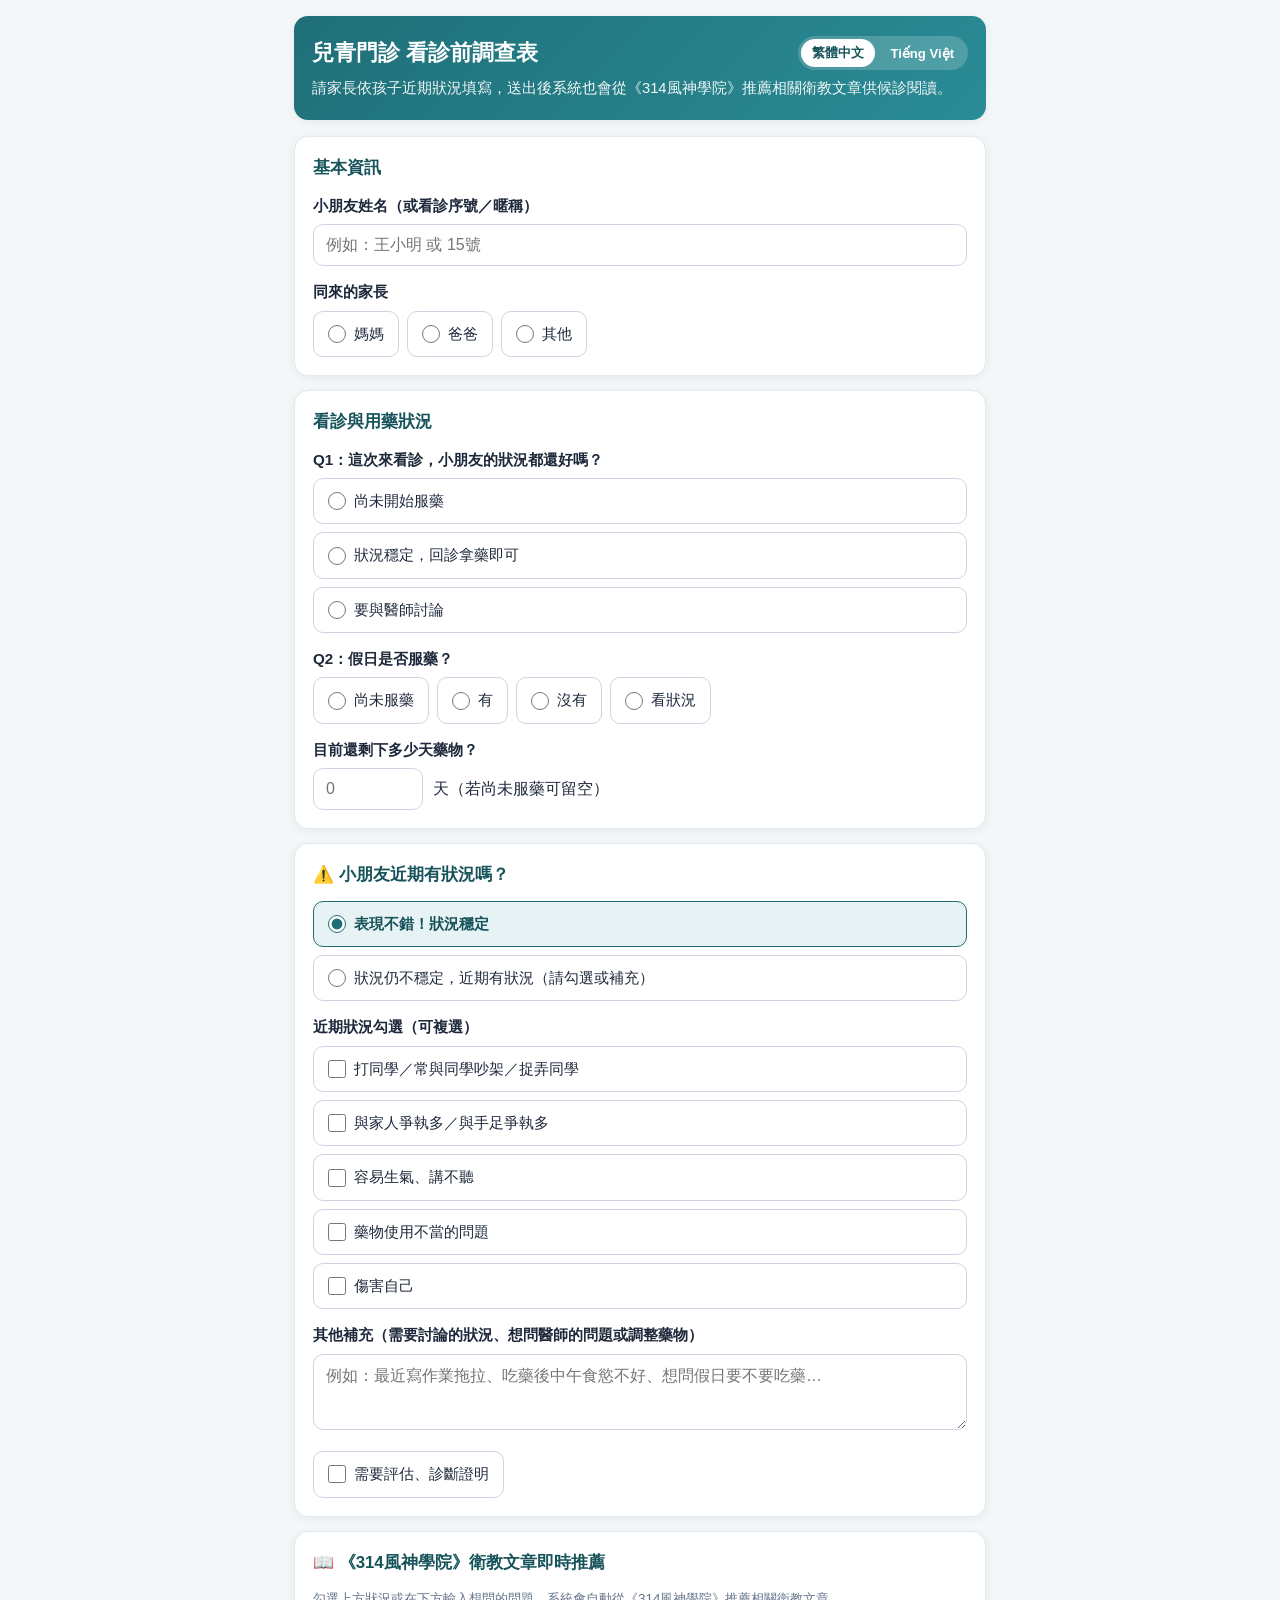
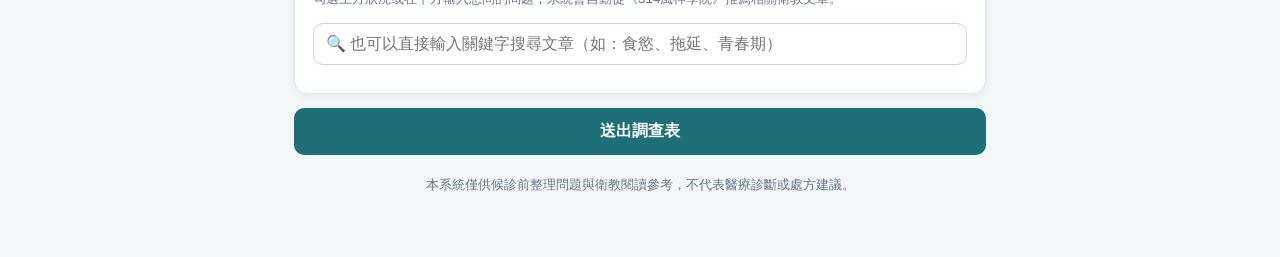
==== index.html @ cf196c7a "feat: add live loading timer, auto-scroll to guide, and instant mark-done on doctor dashboard" ====
<!DOCTYPE html>
<html lang="zh-Hant">
<head>
  <meta charset="UTF-8" />
  <meta name="viewport" content="width=device-width, initial-scale=1.0" />
  <title>兒青門診 看診前調查表｜314風神學院</title>
  <link rel="stylesheet" href="./assets/style.css?v=9" />
</head>
<body>
  <div class="container">
    <header class="header">
      <div class="header-top">
        <h1 data-i18n="headerTitle">兒青門診 看診前調查表</h1>
        <div class="lang-switch" role="group" aria-label="Language">
          <button type="button" class="lang-btn active" data-lang="zh">繁體中文</button>
          <button type="button" class="lang-btn" data-lang="vi">Tiếng Việt</button>
        </div>
      </div>
      <p data-i18n="headerDesc">請家長依孩子近期狀況填寫，送出後系統也會從《314風神學院》推薦相關衛教文章供候診閱讀。</p>
    </header>

    <!-- 非門診時間提示畫面 -->
    <main id="closed-view" class="hidden">
      <section class="card">
        <h2 class="card-title" data-i18n="closedTitle">🕒 目前為非門診時段</h2>
        <div class="alert alert-warning" style="margin-top:0;" data-i18n-html="closedBanner">
          目前門診調查表暫停填寫，請於<strong>看診當日</strong>再掃描 QR code 登記。
        </div>
        <p class="hint" style="margin-top:12px;" data-i18n="closedHint">
          若您想先閱讀衛教資料，仍可於下方直接搜尋《314風神學院》文章：
        </p>
        <input type="text" id="closed-search-input" data-i18n-ph="closedSearchPh" placeholder="🔍 輸入關鍵字搜尋文章（如：食慾、拖延、生氣）" />
        <div id="closed-articles" class="article-list"></div>
      </section>
    </main>

    <!-- 表單填寫畫面 -->
    <main id="form-view">
      <form id="intake-form">
        <!-- 基本資料 -->
        <section class="card">
          <h2 class="card-title" data-i18n="secBasic">基本資訊</h2>
          <div class="field-group">
            <label class="field-label" for="child-name" data-i18n="lblChildName">小朋友姓名（或看診序號／暱稱）</label>
            <input type="text" id="child-name" name="childName" data-i18n-ph="phChildName" placeholder="例如：王小明 或 15號" required />
          </div>

          <div class="field-group">
            <label class="field-label" data-i18n="lblParent">同來的家長</label>
            <div class="option-grid">
              <label class="option-pill"><input type="radio" name="parent" value="媽媽" required /> <span data-i18n="optMom">媽媽</span></label>
              <label class="option-pill"><input type="radio" name="parent" value="爸爸" /> <span data-i18n="optDad">爸爸</span></label>
              <label class="option-pill"><input type="radio" name="parent" value="其他" /> <span data-i18n="optOther">其他</span></label>
            </div>
            <input type="text" id="parent-other" class="hidden" style="margin-top: 8px;" data-i18n-ph="phParentOther" placeholder="請填寫稱謂（例如：阿嬤、姑姑）" />
          </div>
        </section>

        <!-- Q1 & Q2 -->
        <section class="card">
          <h2 class="card-title" data-i18n="secMed">看診與用藥狀況</h2>

          <div class="field-group">
            <label class="field-label" data-i18n="lblQ1">Q1：這次來看診，小朋友的狀況都還好嗎？</label>
            <div class="check-list">
              <label class="option-pill"><input type="radio" name="q1" value="尚未開始服藥" required /> <span data-i18n="optQ1NotStarted">尚未開始服藥</span></label>
              <label class="option-pill"><input type="radio" name="q1" value="狀況穩定，回診拿藥即可" /> <span data-i18n="optQ1Stable">狀況穩定，回診拿藥即可</span></label>
              <label class="option-pill"><input type="radio" name="q1" value="要與醫師討論" /> <span data-i18n="optQ1Discuss">要與醫師討論</span></label>
            </div>
          </div>

          <div class="field-group">
            <label class="field-label" data-i18n="lblQ2">Q2：假日是否服藥？</label>
            <div class="option-grid">
              <label class="option-pill"><input type="radio" name="q2" value="尚未服藥" required /> <span data-i18n="optQ2NotStarted">尚未服藥</span></label>
              <label class="option-pill"><input type="radio" name="q2" value="有" /> <span data-i18n="optQ2Yes">有</span></label>
              <label class="option-pill"><input type="radio" name="q2" value="沒有" /> <span data-i18n="optQ2No">沒有</span></label>
              <label class="option-pill"><input type="radio" name="q2" value="看狀況" /> <span data-i18n="optQ2Cond">看狀況</span></label>
            </div>
          </div>

          <div class="field-group">
            <label class="field-label" for="med-days" data-i18n="lblMedDays">目前還剩下多少天藥物？</label>
            <div class="inline-row">
              <input type="number" id="med-days" name="medDays" min="0" max="180" placeholder="0" />
              <span data-i18n="unitMedDays">天（若尚未服藥可留空）</span>
            </div>
          </div>
        </section>

        <!-- 近期狀況 -->
        <section class="card">
          <h2 class="card-title" data-i18n="secRecent">⚠️ 小朋友近期有狀況嗎？</h2>

          <div class="field-group">
            <div class="check-list">
              <label class="option-pill selected">
                <input type="radio" id="recent-stable" name="recentStatus" value="表現不錯！狀況穩定" checked />
                <span data-i18n="optRecentStable">表現不錯！狀況穩定</span>
              </label>
              <label class="option-pill">
                <input type="radio" id="recent-unstable" name="recentStatus" value="狀況仍不穩定" />
                <span data-i18n="optRecentUnstable">狀況仍不穩定，近期有狀況（請勾選或補充）</span>
              </label>
            </div>
          </div>

          <div class="field-group">
            <label class="field-label" data-i18n="lblIssues">近期狀況勾選（可複選）</label>
            <div class="check-list">
              <label class="option-pill"><input type="checkbox" name="issues" value="打同學／常與同學吵架／捉弄同學" /> <span data-i18n="optIssuePeer">打同學／常與同學吵架／捉弄同學</span></label>
              <label class="option-pill"><input type="checkbox" name="issues" value="與家人爭執多／與手足爭執多" /> <span data-i18n="optIssueFamily">與家人爭執多／與手足爭執多</span></label>
              <label class="option-pill"><input type="checkbox" name="issues" value="容易生氣、講不聽" /> <span data-i18n="optIssueAngry">容易生氣、講不聽</span></label>
              <label class="option-pill"><input type="checkbox" name="issues" value="藥物使用不當的問題" /> <span data-i18n="optIssueMed">藥物使用不當的問題</span></label>
              <label class="option-pill danger-option"><input type="checkbox" id="issue-self-harm" name="issues" value="傷害自己" /> <span data-i18n="optIssueSelfHarm">傷害自己</span></label>
            </div>

            <div id="self-harm-alert" class="alert alert-danger hidden" data-i18n-html="selfHarmAlert">
              <strong>⚠️ 緊急關懷提醒：</strong><br />
              若孩子近期有自傷行為或強烈情緒危機，請<strong>立即告知診間護理人員或醫師</strong>優先處理。<br />
              衛福部 24 小時安心專線：<strong>1925</strong>（依舊愛我）。
            </div>
          </div>

          <div class="field-group">
            <label class="field-label" for="other-detail" data-i18n="lblOtherDetail">其他補充（需要討論的狀況、想問醫師的問題或調整藥物）</label>
            <textarea id="other-detail" name="otherDetail" data-i18n-ph="phOtherDetail" placeholder="例如：最近寫作業拖拉、吃藥後中午食慾不好、想問假日要不要吃藥…"></textarea>
          </div>

          <div class="field-group">
            <label class="option-pill">
              <input type="checkbox" id="need-cert" name="needCert" />
              <span data-i18n="optNeedCert">需要評估、診斷證明</span>
            </label>
            <input type="text" id="cert-detail" class="hidden" style="margin-top: 8px;" data-i18n-ph="phCertDetail" placeholder="請註明需要什麼評估或診斷證明需求" />
          </div>
        </section>

        <!-- 即時衛教文章推薦 -->
        <section class="card">
          <h2 class="card-title" data-i18n="secArticles">📖 《314風神學院》衛教文章即時推薦</h2>
          <p id="live-articles-hint" class="hint" style="margin-top: 0;">
            勾選上方狀況或在下方輸入想問的問題，系統會自動從《314風神學院》推薦相關衛教文章。
          </p>
          <input type="text" id="live-search-input" data-i18n-ph="phLiveSearch" placeholder="🔍 也可以直接輸入關鍵字搜尋文章（如：食慾、拖延、青春期）" />
          <div id="live-articles" class="article-list"></div>
        </section>

        <button type="submit" class="btn btn-primary" data-i18n="btnSubmit">送出調查表</button>
      </form>
    </main>

    <!-- 送出後畫面 -->
    <main id="result-view" class="hidden">
      <div id="submit-status" class="alert alert-info"></div>

      <section class="card">
        <h2 class="card-title" data-i18n="secSummary">📋 看診重點小卡</h2>
        <div id="summary-card"></div>
        <div style="margin-top: 14px;">
          <button type="button" id="edit-btn" class="btn btn-secondary btn-sm" data-i18n="btnEdit">← 修改填寫內容</button>
        </div>
      </section>

      <section id="result-guide-section" class="card">
        <h2 class="card-title" data-i18n="secResultGuide">📖 衛教重點導讀與文章推薦</h2>
        <div id="ai-guide-box" class="alert alert-info hidden" style="margin-top:0;margin-bottom:12px;line-height:1.75;white-space:pre-line;"></div>
        <p id="result-articles-hint" class="hint" style="margin-top: 0;">來自醫師部落格《314風神學院》：</p>
        <div id="result-articles" class="article-list"></div>
      </section>

      <section id="chat-section" class="card">
        <h2 class="card-title" data-i18n="secChat">💬 補充說明或延伸提問</h2>
        <p class="hint" style="margin-top:0;" data-i18n="chatHint">
          想補充更多細節給醫師，或對剛才的文章有疑問嗎？歡迎在下方直接對話（系統會一併轉交給醫師）。
        </p>
        <div id="chat-messages" class="chat-messages"></div>
        <div class="chat-input-row">
          <input type="text" id="chat-input" data-i18n-ph="phChatInput" placeholder="輸入想補充的狀況，或想多問的問題…" />
          <button type="button" id="chat-send-btn" class="btn btn-primary" style="width:auto;padding:10px 18px;" data-i18n="btnChatSend">送出</button>
        </div>
      </section>
    </main>

    <p class="footer-note" data-i18n="footerNote">
      本系統僅供候診前整理問題與衛教閱讀參考，不代表醫療診斷或處方建議。
    </p>
  </div>

  <script src="./assets/config.js?v=10"></script>
  <script src="./assets/i18n.js?v=10"></script>
  <script src="./assets/search.js?v=10"></script>
  <script src="./assets/app.js?v=10"></script>
</body>
</html>
---- assets/style.css ----
:root {
  --bg: #f4f7f8;
  --card: #ffffff;
  --primary: #1f6f78;
  --primary-dark: #16535a;
  --primary-light: #e6f2f3;
  --accent: #d97706;
  --accent-light: #fef3c7;
  --danger: #b91c1c;
  --danger-bg: #fef2f2;
  --danger-border: #fca5a5;
  --success: #15803d;
  --success-bg: #f0fdf4;
  --text: #1e293b;
  --muted: #64748b;
  --border: #cbd5e1;
  --radius: 14px;
  --shadow: 0 2px 10px rgba(15, 23, 42, 0.06);
}

* {
  box-sizing: border-box;
}

body {
  margin: 0;
  font-family: -apple-system, BlinkMacSystemFont, "Noto Sans TC", "PingFang TC",
    "Microsoft JhengHei", sans-serif;
  background: var(--bg);
  color: var(--text);
  line-height: 1.6;
  -webkit-font-smoothing: antialiased;
}

.container {
  max-width: 720px;
  margin: 0 auto;
  padding: 16px 14px 48px;
}

.container.wide {
  max-width: 1024px;
}

.header {
  background: linear-gradient(135deg, var(--primary) 0%, #2a8c96 100%);
  color: #fff;
  padding: 20px 18px;
  border-radius: var(--radius);
  margin-bottom: 16px;
  box-shadow: var(--shadow);
}

.header h1 {
  margin: 0 0 6px;
  font-size: 1.35rem;
  font-weight: 700;
}

.header p {
  margin: 0;
  font-size: 0.92rem;
  opacity: 0.94;
}

.header-top {
  display: flex;
  justify-content: space-between;
  align-items: flex-start;
  gap: 12px;
  flex-wrap: wrap;
}

.lang-switch {
  display: inline-flex;
  background: rgba(255, 255, 255, 0.18);
  padding: 3px;
  border-radius: 999px;
  gap: 4px;
}

.lang-btn {
  border: none;
  background: transparent;
  color: #fff;
  padding: 5px 11px;
  border-radius: 999px;
  font-size: 0.82rem;
  font-weight: 600;
  cursor: pointer;
  font-family: inherit;
  transition: background 0.15s, color 0.15s;
}

.lang-btn.active {
  background: #fff;
  color: var(--primary-dark);
}

.card {
  background: var(--card);
  border-radius: var(--radius);
  padding: 18px;
  margin-bottom: 14px;
  box-shadow: var(--shadow);
  border: 1px solid #e2e8f0;
}

.card-title {
  margin: 0 0 12px;
  font-size: 1.05rem;
  font-weight: 700;
  color: var(--primary-dark);
  display: flex;
  align-items: center;
  gap: 8px;
}

.field-group {
  margin-bottom: 14px;
}

.field-group:last-child {
  margin-bottom: 0;
}

label.field-label {
  display: block;
  font-weight: 600;
  margin-bottom: 6px;
  font-size: 0.95rem;
}

.hint {
  font-size: 0.84rem;
  color: var(--muted);
  margin-top: 4px;
}

input[type="text"],
input[type="number"],
input[type="password"],
textarea,
select {
  width: 100%;
  padding: 11px 12px;
  border: 1.5px solid var(--border);
  border-radius: 10px;
  font-size: 16px;
  font-family: inherit;
  color: var(--text);
  background: #fff;
  transition: border-color 0.15s;
}

input:focus,
textarea:focus,
select:focus {
  outline: none;
  border-color: var(--primary);
}

textarea {
  resize: vertical;
  min-height: 76px;
}

.option-grid {
  display: flex;
  flex-wrap: wrap;
  gap: 8px;
}

.option-pill {
  position: relative;
  display: inline-flex;
  align-items: center;
  gap: 8px;
  padding: 10px 14px;
  border: 1.5px solid var(--border);
  border-radius: 10px;
  background: #fff;
  cursor: pointer;
  font-size: 0.95rem;
  user-select: none;
  transition: all 0.15s;
}

.option-pill input {
  width: 18px;
  height: 18px;
  margin: 0;
  accent-color: var(--primary);
}

.option-pill.selected {
  border-color: var(--primary);
  background: var(--primary-light);
  font-weight: 600;
  color: var(--primary-dark);
}

.option-pill.danger-option.selected {
  border-color: var(--danger);
  background: var(--danger-bg);
  color: var(--danger);
}

.check-list {
  display: flex;
  flex-direction: column;
  gap: 8px;
}

.check-list .option-pill {
  width: 100%;
}

.inline-row {
  display: flex;
  align-items: center;
  gap: 10px;
  flex-wrap: wrap;
}

.inline-row input[type="number"] {
  width: 110px;
}

.alert {
  border-radius: 12px;
  padding: 14px 16px;
  margin-top: 12px;
  font-size: 0.94rem;
}

.alert-danger {
  background: var(--danger-bg);
  border: 1.5px solid var(--danger-border);
  color: var(--danger);
}

.alert-info {
  background: var(--primary-light);
  border: 1px solid #b6dce0;
  color: var(--primary-dark);
}

.alert-warning {
  background: var(--accent-light);
  border: 1px solid #fcd34d;
  color: #92400e;
}

.btn {
  display: inline-flex;
  align-items: center;
  justify-content: center;
  gap: 8px;
  padding: 13px 20px;
  border-radius: 10px;
  border: none;
  font-size: 1rem;
  font-weight: 700;
  font-family: inherit;
  cursor: pointer;
  transition: background 0.15s, transform 0.05s;
}

.btn:active {
  transform: scale(0.99);
}

.btn-primary {
  background: var(--primary);
  color: #fff;
  width: 100%;
}

.btn-primary:hover {
  background: var(--primary-dark);
}

.btn-secondary {
  background: #e2e8f0;
  color: var(--text);
}

.btn-sm {
  padding: 7px 12px;
  font-size: 0.88rem;
}

.article-list {
  display: flex;
  flex-direction: column;
  gap: 10px;
  margin-top: 10px;
}

.article-card {
  display: block;
  text-decoration: none;
  color: inherit;
  border: 1px solid #e2e8f0;
  border-left: 4px solid var(--primary);
  border-radius: 10px;
  padding: 12px 14px;
  background: #fafafa;
  transition: background 0.15s, border-color 0.15s;
}

.article-card:hover {
  background: var(--primary-light);
}

.article-title {
  font-weight: 700;
  color: var(--primary-dark);
  font-size: 0.98rem;
  margin-bottom: 4px;
}

.article-summary {
  font-size: 0.86rem;
  color: #475569;
  margin-bottom: 6px;
}

.tag-row {
  display: flex;
  flex-wrap: wrap;
  gap: 6px;
}

.tag {
  font-size: 0.76rem;
  padding: 2px 8px;
  border-radius: 999px;
  background: #e2e8f0;
  color: #334155;
}

.badge {
  display: inline-block;
  font-size: 0.78rem;
  font-weight: 700;
  padding: 3px 9px;
  border-radius: 999px;
}

.badge-stable {
  background: var(--success-bg);
  color: var(--success);
}

.badge-discuss {
  background: var(--accent-light);
  color: #92400e;
}

.badge-danger {
  background: var(--danger-bg);
  color: var(--danger);
}

.summary-grid {
  display: grid;
  grid-template-columns: 1fr;
  gap: 8px;
  font-size: 0.95rem;
}

.summary-row {
  padding: 8px 10px;
  background: #f8fafc;
  border-radius: 8px;
  border: 1px solid #e2e8f0;
}

.summary-label {
  font-size: 0.82rem;
  color: var(--muted);
  display: block;
}

.hidden {
  display: none !important;
}

.footer-note {
  text-align: center;
  font-size: 0.8rem;
  color: var(--muted);
  margin-top: 20px;
}

/* Doctor Dashboard */
.toolbar {
  display: flex;
  justify-content: space-between;
  align-items: center;
  flex-wrap: wrap;
  gap: 10px;
  margin-bottom: 14px;
}

.patient-card {
  background: #fff;
  border-radius: var(--radius);
  padding: 16px;
  margin-bottom: 12px;
  border: 1.5px solid #e2e8f0;
  box-shadow: var(--shadow);
}

.patient-card.is-danger {
  border-color: var(--danger);
  background: #fffafa;
}

.patient-card.is-done {
  opacity: 0.65;
}

.patient-head {
  display: flex;
  justify-content: space-between;
  align-items: flex-start;
  gap: 10px;
  margin-bottom: 8px;
}

.patient-name {
  font-size: 1.15rem;
  font-weight: 700;
}

/* Follow-up Chat */
.chat-messages {
  display: flex;
  flex-direction: column;
  gap: 10px;
  max-height: 340px;
  overflow-y: auto;
  padding: 6px 2px;
  margin-bottom: 12px;
}

.chat-bubble {
  max-width: 88%;
  padding: 10px 14px;
  border-radius: 12px;
  font-size: 0.94rem;
  line-height: 1.6;
  white-space: pre-line;
}

.chat-bubble.bot {
  align-self: flex-start;
  background: var(--primary-light);
  color: var(--primary-dark);
  border-bottom-left-radius: 4px;
}

.chat-bubble.user {
  align-self: flex-end;
  background: var(--primary);
  color: #fff;
  border-bottom-right-radius: 4px;
}

.chat-input-row {
  display: flex;
  gap: 8px;
}

.chat-input-row input {
  flex: 1;
}

.chat-article-link {
  display: block;
  padding: 8px 10px;
  border-radius: 8px;
  background: #fff;
  border: 1px solid #b6dce0;
  color: var(--primary-dark);
  font-weight: 600;
  font-size: 0.88rem;
  text-decoration: none;
}

.chat-article-link:hover {
  background: #f0f9fa;
  text-decoration: underline;
}
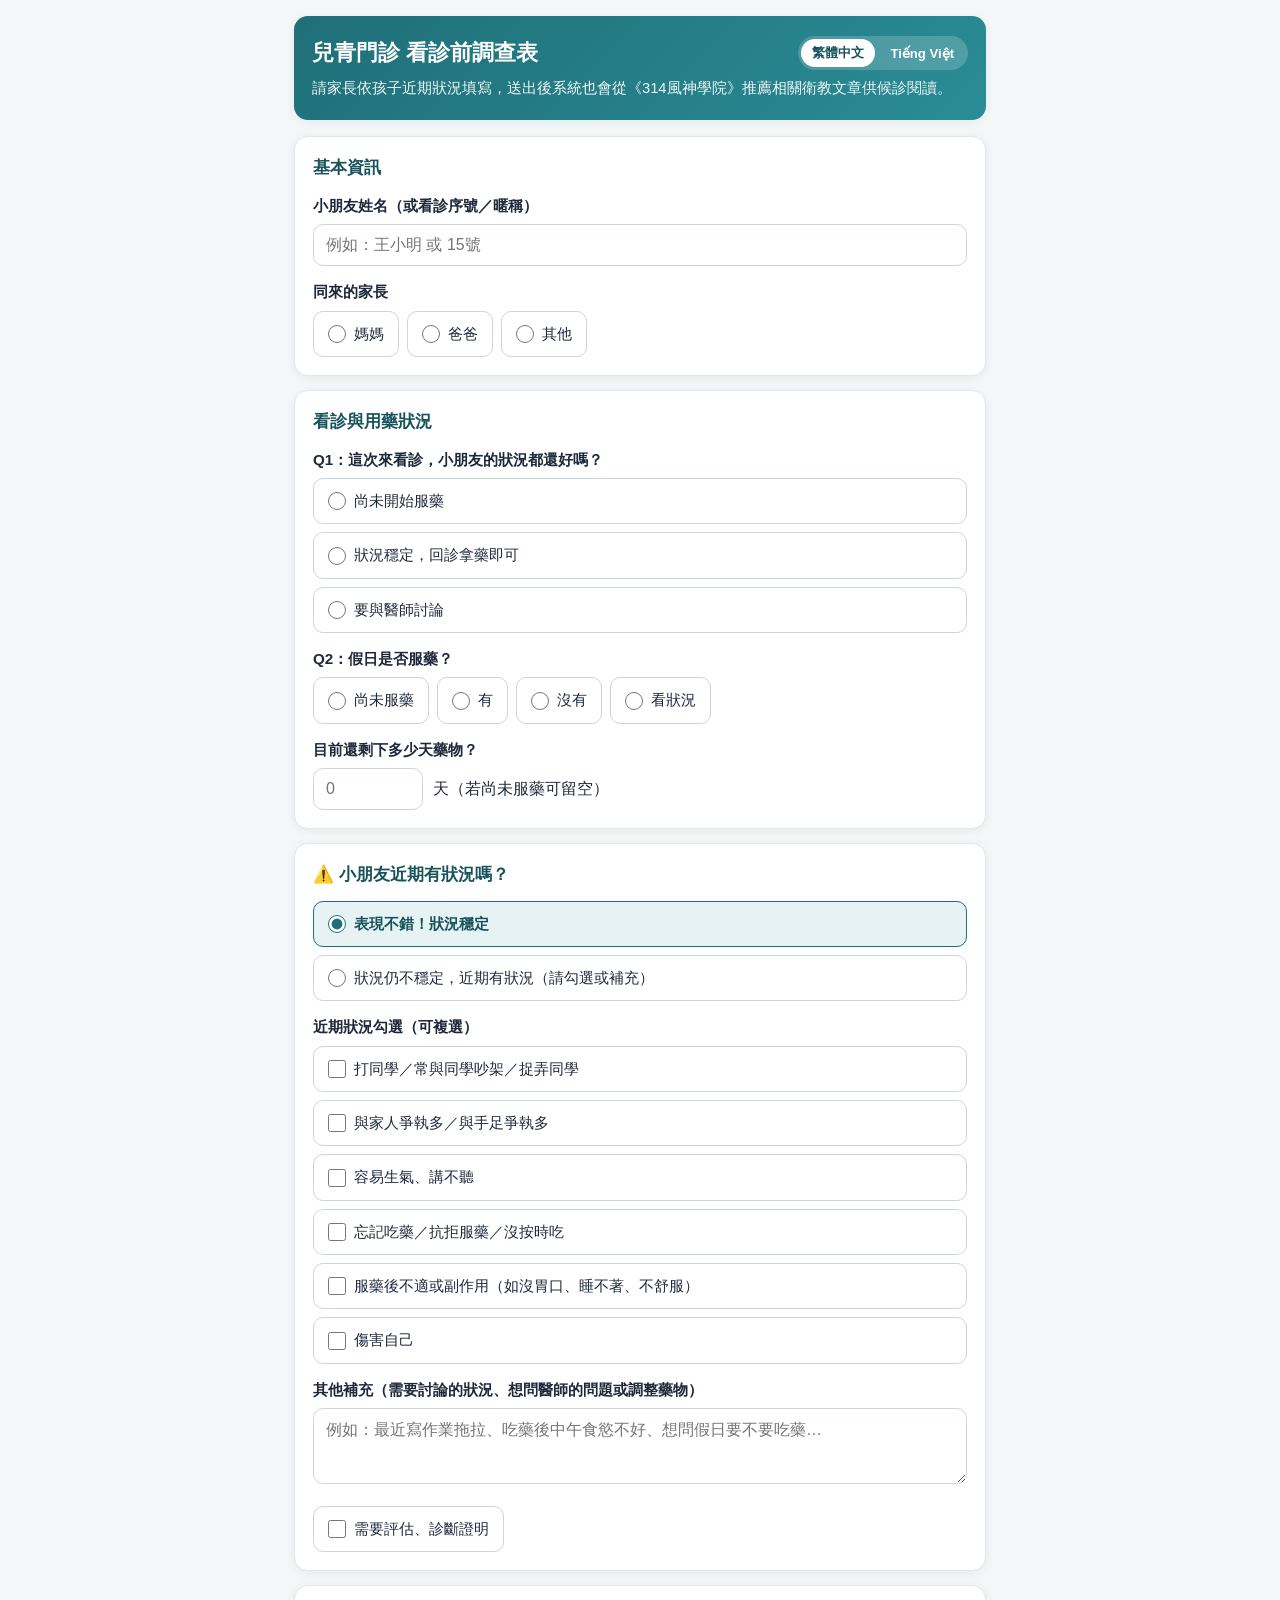
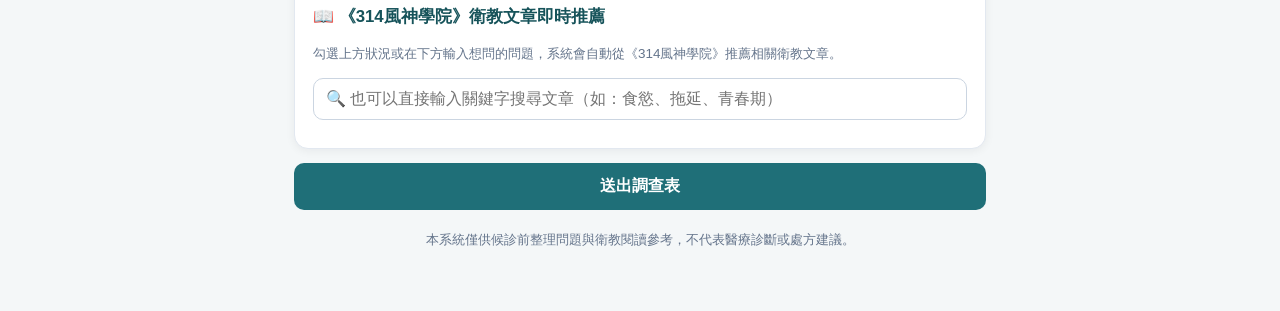
==== commit ee81090f: "feat: split medication issue option into adherence and side-effect items" ====
--- a/index.html
+++ b/index.html
@@ -111,7 +111,8 @@
               <label class="option-pill"><input type="checkbox" name="issues" value="打同學／常與同學吵架／捉弄同學" /> <span data-i18n="optIssuePeer">打同學／常與同學吵架／捉弄同學</span></label>
               <label class="option-pill"><input type="checkbox" name="issues" value="與家人爭執多／與手足爭執多" /> <span data-i18n="optIssueFamily">與家人爭執多／與手足爭執多</span></label>
               <label class="option-pill"><input type="checkbox" name="issues" value="容易生氣、講不聽" /> <span data-i18n="optIssueAngry">容易生氣、講不聽</span></label>
-              <label class="option-pill"><input type="checkbox" name="issues" value="藥物使用不當的問題" /> <span data-i18n="optIssueMed">藥物使用不當的問題</span></label>
+              <label class="option-pill"><input type="checkbox" name="issues" value="忘記吃藥／抗拒服藥／沒按時吃" /> <span data-i18n="optIssueMedAdherence">忘記吃藥／抗拒服藥／沒按時吃</span></label>
+              <label class="option-pill"><input type="checkbox" name="issues" value="服藥後不適或副作用（如沒胃口、睡不著、不舒服）" /> <span data-i18n="optIssueMedSideEffect">服藥後不適或副作用（如沒胃口、睡不著、不舒服）</span></label>
               <label class="option-pill danger-option"><input type="checkbox" id="issue-self-harm" name="issues" value="傷害自己" /> <span data-i18n="optIssueSelfHarm">傷害自己</span></label>
             </div>
 
@@ -187,9 +188,9 @@
     </p>
   </div>
 
-  <script src="./assets/config.js?v=10"></script>
-  <script src="./assets/i18n.js?v=10"></script>
-  <script src="./assets/search.js?v=10"></script>
-  <script src="./assets/app.js?v=10"></script>
+  <script src="./assets/config.js?v=14"></script>
+  <script src="./assets/i18n.js?v=14"></script>
+  <script src="./assets/search.js?v=14"></script>
+  <script src="./assets/app.js?v=14"></script>
 </body>
 </html>
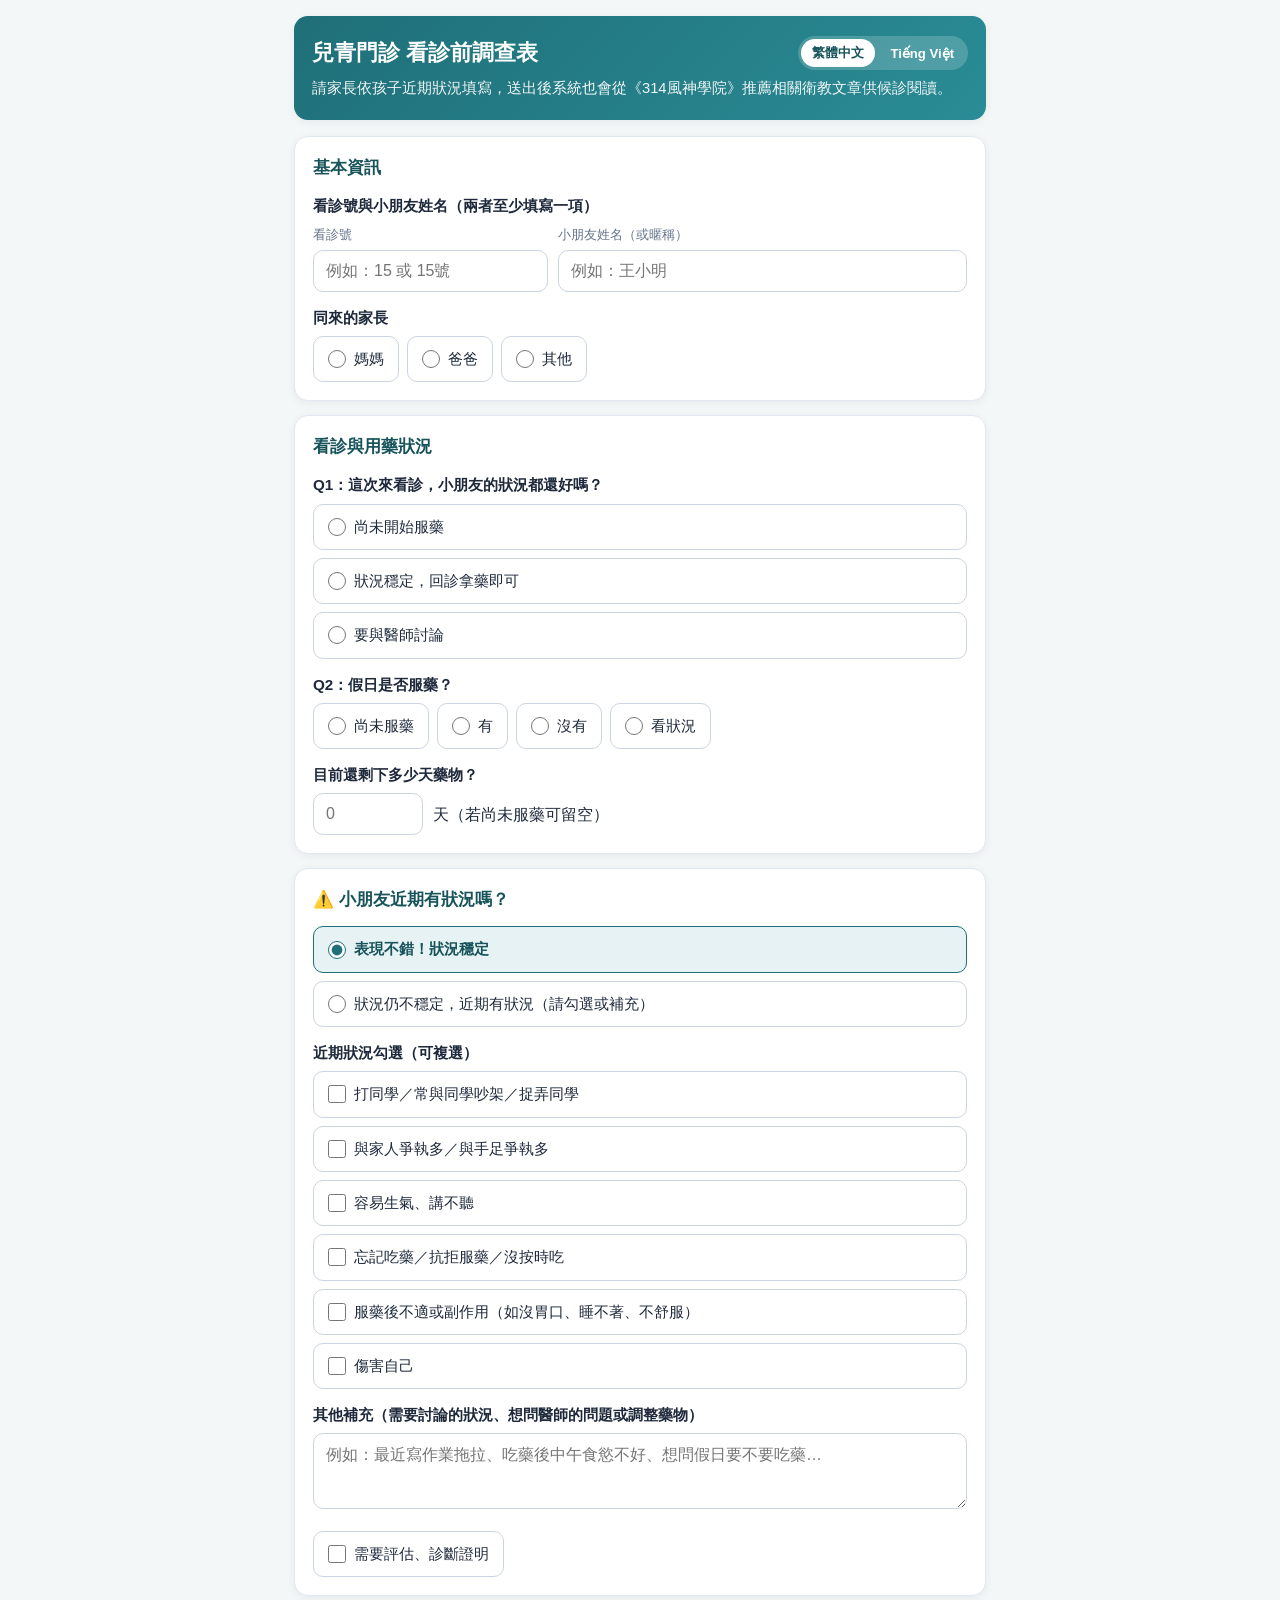
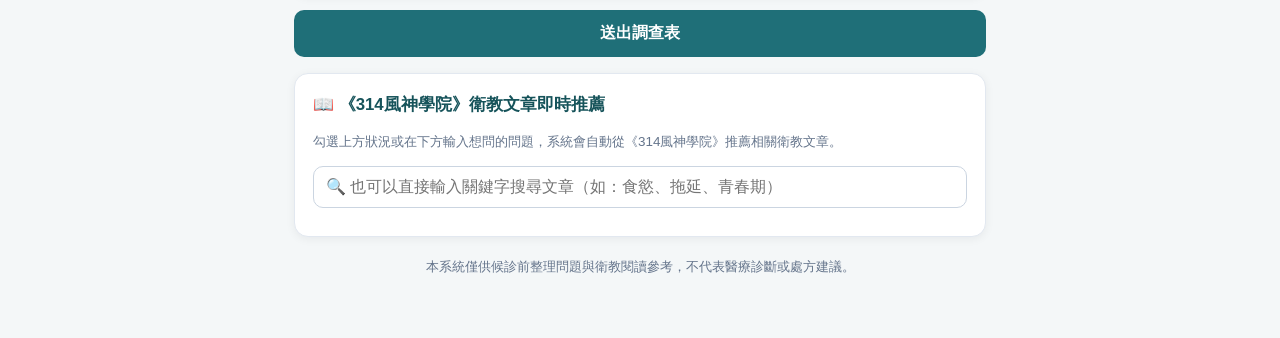
==== commit 02094be9: "feat: add separate visit number + name fields and move submit button above article recommendations" ====
--- a/index.html
+++ b/index.html
@@ -41,8 +41,17 @@
         <section class="card">
           <h2 class="card-title" data-i18n="secBasic">基本資訊</h2>
           <div class="field-group">
-            <label class="field-label" for="child-name" data-i18n="lblChildName">小朋友姓名（或看診序號／暱稱）</label>
-            <input type="text" id="child-name" name="childName" data-i18n-ph="phChildName" placeholder="例如：王小明 或 15號" required />
+            <label class="field-label" data-i18n="lblPatientIdentity">看診號與小朋友姓名（兩者至少填寫一項）</label>
+            <div style="display:flex;gap:10px;flex-wrap:wrap;">
+              <div style="flex:1 1 130px;">
+                <label class="hint" for="visit-no" style="display:block;margin:0 0 4px;" data-i18n="lblVisitNo">看診號</label>
+                <input type="text" id="visit-no" name="visitNo" inputmode="numeric" data-i18n-ph="phVisitNo" placeholder="例如：15 或 15號" />
+              </div>
+              <div style="flex:2 1 200px;">
+                <label class="hint" for="child-name" style="display:block;margin:0 0 4px;" data-i18n="lblChildName">小朋友姓名（或暱稱）</label>
+                <input type="text" id="child-name" name="childName" data-i18n-ph="phChildName" placeholder="例如：王小明" />
+              </div>
+            </div>
           </div>
 
           <div class="field-group">
@@ -137,6 +146,8 @@
           </div>
         </section>
 
+        <button type="submit" class="btn btn-primary" style="margin-bottom: 16px;" data-i18n="btnSubmit">送出調查表</button>
+
         <!-- 即時衛教文章推薦 -->
         <section class="card">
           <h2 class="card-title" data-i18n="secArticles">📖 《314風神學院》衛教文章即時推薦</h2>
@@ -146,8 +157,6 @@
           <input type="text" id="live-search-input" data-i18n-ph="phLiveSearch" placeholder="🔍 也可以直接輸入關鍵字搜尋文章（如：食慾、拖延、青春期）" />
           <div id="live-articles" class="article-list"></div>
         </section>
-
-        <button type="submit" class="btn btn-primary" data-i18n="btnSubmit">送出調查表</button>
       </form>
     </main>
 
@@ -188,9 +197,9 @@
     </p>
   </div>
 
-  <script src="./assets/config.js?v=14"></script>
-  <script src="./assets/i18n.js?v=14"></script>
-  <script src="./assets/search.js?v=14"></script>
-  <script src="./assets/app.js?v=14"></script>
+  <script src="./assets/config.js?v=15"></script>
+  <script src="./assets/i18n.js?v=15"></script>
+  <script src="./assets/search.js?v=15"></script>
+  <script src="./assets/app.js?v=15"></script>
 </body>
 </html>
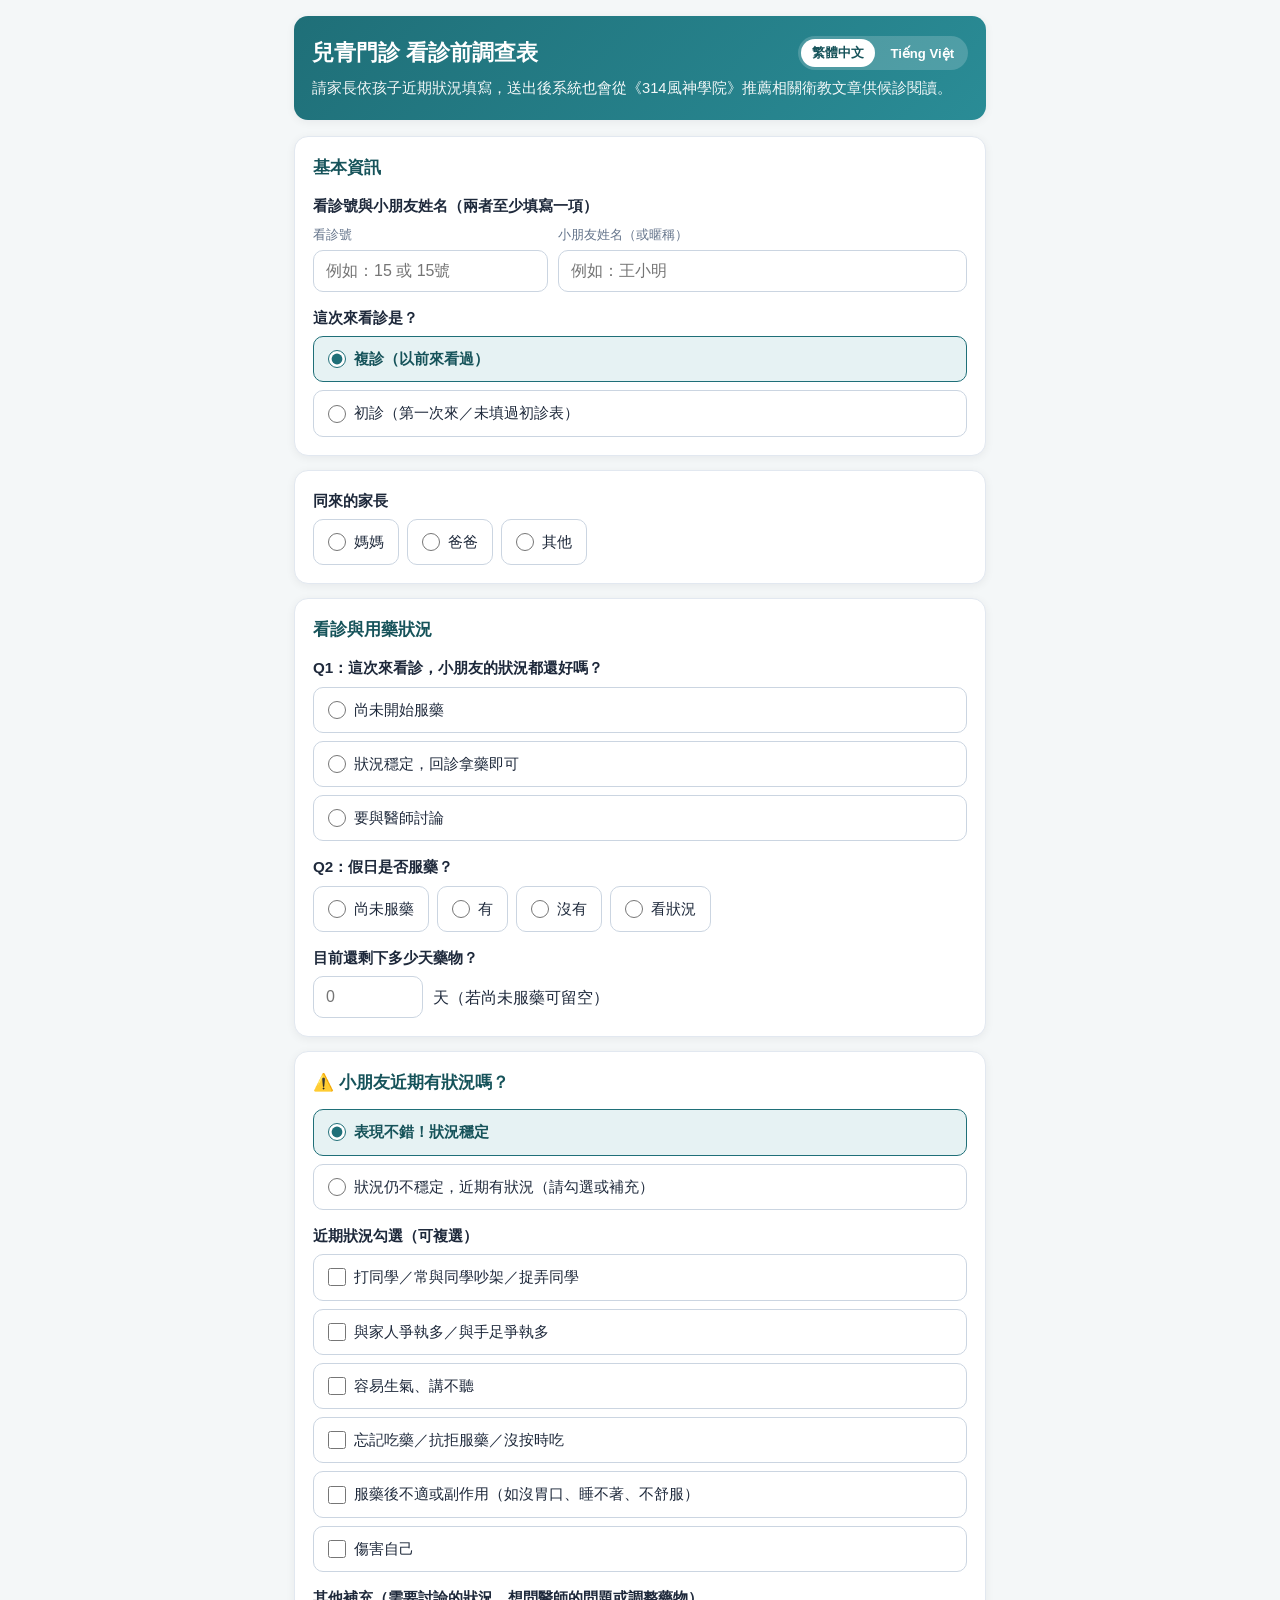
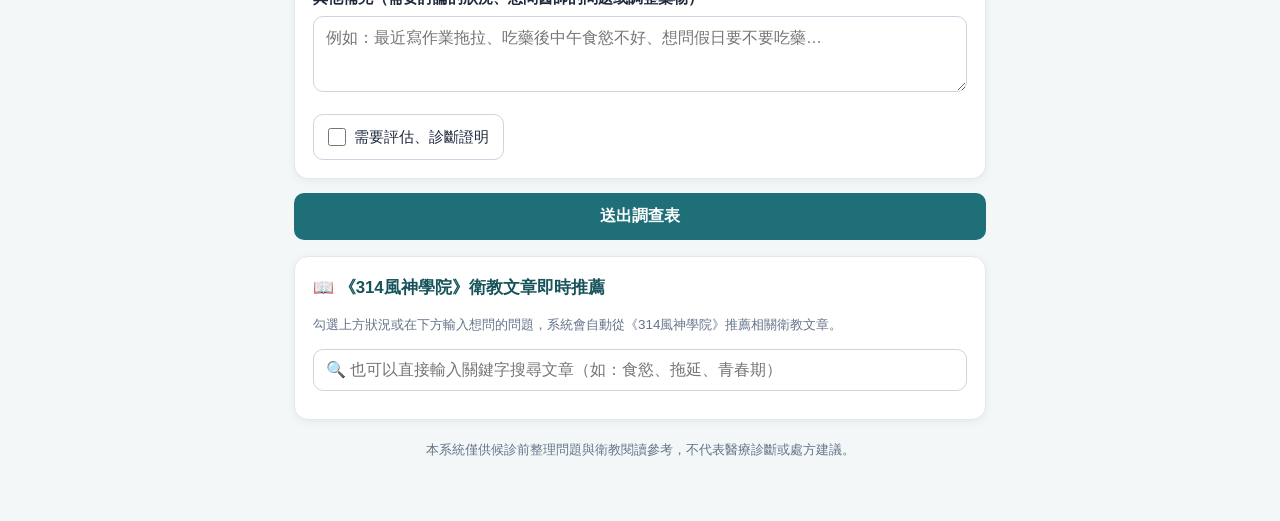
==== commit 2f51ce7d: "feat: add first-visit routing, multi-stage consult timer, shared doctor/nurse view, and 28-col sheet" ====
--- a/index.html
+++ b/index.html
@@ -16,14 +16,14 @@
           <button type="button" class="lang-btn" data-lang="vi">Tiếng Việt</button>
         </div>
       </div>
-      <p data-i18n="headerDesc">請家長依孩子近期狀況填寫，送出後系統也會從《314風神學院》推薦相關衛教文章供候診閱讀。</p>
+      <p id="header-desc" data-i18n="headerDesc">請家長依孩子近期狀況填寫，送出後系統也會從《314風神學院》推薦相關衛教文章供候診閱讀。</p>
     </header>
 
     <!-- 非門診時間提示畫面 -->
     <main id="closed-view" class="hidden">
       <section class="card">
         <h2 class="card-title" data-i18n="closedTitle">🕒 目前為非門診時段</h2>
-        <div class="alert alert-warning" style="margin-top:0;" data-i18n-html="closedBanner">
+        <div id="closed-banner" class="alert alert-warning" style="margin-top:0;" data-i18n-html="closedBanner">
           目前門診調查表暫停填寫，請於<strong>看診當日</strong>再掃描 QR code 登記。
         </div>
         <p class="hint" style="margin-top:12px;" data-i18n="closedHint">
@@ -48,22 +48,57 @@
                 <input type="text" id="visit-no" name="visitNo" inputmode="numeric" data-i18n-ph="phVisitNo" placeholder="例如：15 或 15號" />
               </div>
               <div style="flex:2 1 200px;">
-                <label class="hint" for="child-name" style="display:block;margin:0 0 4px;" data-i18n="lblChildName">小朋友姓名（或暱稱）</label>
+                <div style="display:flex;justify-content:space-between;align-items:center;margin:0 0 4px;gap:8px;">
+                  <label class="hint" for="child-name" style="margin:0;" data-i18n="lblChildName">小朋友姓名（或暱稱）</label>
+                  <button type="button" id="clear-saved-name-btn" class="hidden" style="background:none;border:none;padding:0;color:#1f6f78;font-size:0.8rem;cursor:pointer;text-decoration:underline;" data-i18n="btnClearSavedName">清除記憶</button>
+                </div>
                 <input type="text" id="child-name" name="childName" data-i18n-ph="phChildName" placeholder="例如：王小明" />
               </div>
             </div>
           </div>
 
           <div class="field-group">
-            <label class="field-label" data-i18n="lblParent">同來的家長</label>
-            <div class="option-grid">
-              <label class="option-pill"><input type="radio" name="parent" value="媽媽" required /> <span data-i18n="optMom">媽媽</span></label>
-              <label class="option-pill"><input type="radio" name="parent" value="爸爸" /> <span data-i18n="optDad">爸爸</span></label>
-              <label class="option-pill"><input type="radio" name="parent" value="其他" /> <span data-i18n="optOther">其他</span></label>
-            </div>
-            <input type="text" id="parent-other" class="hidden" style="margin-top: 8px;" data-i18n-ph="phParentOther" placeholder="請填寫稱謂（例如：阿嬤、姑姑）" />
-          </div>
-        </section>
+            <label class="field-label" data-i18n="lblVisitCategory">這次來看診是？</label>
+            <div class="check-list">
+              <label class="option-pill selected">
+                <input type="radio" name="visitCategory" value="followup" checked />
+                <span data-i18n="optVisitFollowup">複診（以前來看過）</span>
+              </label>
+              <label class="option-pill">
+                <input type="radio" name="visitCategory" value="first" />
+                <span data-i18n="optVisitFirst">初診（第一次來／未填過初診表）</span>
+              </label>
+            </div>
+          </div>
+        </section>
+
+        <!-- 初診分流區塊 -->
+        <section id="first-visit-panel" class="card hidden">
+          <h2 class="card-title" data-i18n="secFirstVisit">🆕 初診報到與填寫指引</h2>
+          <div id="first-visit-msg" class="alert alert-info" style="margin-top:0;margin-bottom:12px;"></div>
+          <div id="first-visit-vi-note" class="alert alert-warning hidden" style="margin-top:0;margin-bottom:12px;"></div>
+          <div id="first-visit-staff-actions" class="hidden">
+            <button type="button" id="fv-staff-btn" class="btn btn-primary" data-i18n="btnFirstVisitStaff">完成初診報到</button>
+          </div>
+          <div id="first-visit-self-actions">
+            <button type="button" id="fv-child-btn" class="btn btn-primary" data-i18n="btnFirstVisitChild">👶 兒童／青少年初診（報到並填寫表單）</button>
+            <button type="button" id="fv-adult-btn" class="btn btn-secondary" style="margin-top:10px;width:100%;" data-i18n="btnFirstVisitAdult">🧑 成人／大人初診（報到並填寫表單）</button>
+          </div>
+        </section>
+
+        <div id="followup-fields">
+          <!-- 同來的家長 -->
+          <section class="card">
+            <div class="field-group">
+              <label class="field-label" data-i18n="lblParent">同來的家長</label>
+              <div class="option-grid">
+                <label class="option-pill"><input type="radio" name="parent" value="媽媽" required /> <span data-i18n="optMom">媽媽</span></label>
+                <label class="option-pill"><input type="radio" name="parent" value="爸爸" /> <span data-i18n="optDad">爸爸</span></label>
+                <label class="option-pill"><input type="radio" name="parent" value="其他" /> <span data-i18n="optOther">其他</span></label>
+              </div>
+              <input type="text" id="parent-other" class="hidden" style="margin-top: 8px;" data-i18n-ph="phParentOther" placeholder="請填寫稱謂（例如：阿嬤、姑姑）" />
+            </div>
+          </section>
 
         <!-- Q1 & Q2 -->
         <section class="card">
@@ -147,6 +182,7 @@
         </section>
 
         <button type="submit" class="btn btn-primary" style="margin-bottom: 16px;" data-i18n="btnSubmit">送出調查表</button>
+        </div>
 
         <!-- 即時衛教文章推薦 -->
         <section class="card">
@@ -163,6 +199,13 @@
     <!-- 送出後畫面 -->
     <main id="result-view" class="hidden">
       <div id="submit-status" class="alert alert-info"></div>
+
+      <section id="first-visit-link-card" class="card hidden">
+        <h2 class="card-title" data-i18n="secFirstVisit">🆕 初診報到與填寫指引</h2>
+        <div id="first-visit-result-vi-note" class="alert alert-warning hidden" style="margin-top:0;margin-bottom:12px;"></div>
+        <a id="first-visit-form-link" href="#" target="_blank" rel="noopener" class="btn btn-primary" style="text-decoration:none;" data-i18n="btnOpenFirstVisitForm">👉 前往填寫線上初診表單</a>
+        <div id="first-visit-missing-url" class="alert alert-warning hidden" style="margin-top:10px;" data-i18n="msgFirstVisitMissingUrl"></div>
+      </section>
 
       <section class="card">
         <h2 class="card-title" data-i18n="secSummary">📋 看診重點小卡</h2>
@@ -197,9 +240,9 @@
     </p>
   </div>
 
-  <script src="./assets/config.js?v=15"></script>
-  <script src="./assets/i18n.js?v=15"></script>
-  <script src="./assets/search.js?v=15"></script>
-  <script src="./assets/app.js?v=15"></script>
+  <script src="./assets/config.js?v=18"></script>
+  <script src="./assets/i18n.js?v=18"></script>
+  <script src="./assets/search.js?v=18"></script>
+  <script src="./assets/app.js?v=18"></script>
 </body>
 </html>
--- a/assets/style.css
+++ b/assets/style.css
@@ -495,3 +495,159 @@
   background: #f0f9fa;
   text-decoration: underline;
 }
+
+/* Doctor / Nurse Dashboard Enhancements */
+.patient-card.is-active-consult {
+  border-color: #0f766e;
+  border-left: 6px solid #0f766e;
+  background: #f0fdfa;
+}
+
+.patient-card.is-paused-test {
+  border-left: 5px solid #7c3aed;
+  background: #faf5ff;
+}
+
+.patient-card.is-test-ready {
+  border-left: 5px solid #0284c7;
+  background: #f0f9ff;
+}
+
+.patient-card.is-first-pending {
+  border-left: 5px solid #d97706;
+}
+
+.badge-active-consult {
+  background: #0f766e;
+  color: #fff;
+}
+
+.badge-paused-test {
+  background: #ede9fe;
+  color: #6d28d9;
+}
+
+.badge-test-ready {
+  background: #e0f2fe;
+  color: #0369a1;
+}
+
+.badge-first-visit {
+  background: #fef3c7;
+  color: #92400e;
+}
+
+.badge-lang-vi {
+  background: #fce7f3;
+  color: #9d174d;
+}
+
+.stats-bar {
+  display: flex;
+  flex-wrap: wrap;
+  gap: 10px 16px;
+  align-items: center;
+  padding: 12px 16px;
+  margin-bottom: 14px;
+  background: #fff;
+  border: 1px solid var(--border);
+  border-radius: 12px;
+  font-size: 0.9rem;
+  color: #334155;
+}
+
+.stats-bar strong {
+  color: var(--primary-dark);
+}
+
+.role-switch {
+  display: inline-flex;
+  border: 1px solid var(--border);
+  border-radius: 8px;
+  overflow: hidden;
+  background: #f8fafc;
+}
+
+.role-btn {
+  border: none;
+  background: transparent;
+  padding: 6px 12px;
+  font-size: 0.84rem;
+  font-weight: 600;
+  color: #475569;
+  cursor: pointer;
+}
+
+.role-btn.active {
+  background: var(--primary);
+  color: #fff;
+}
+
+.doctor-meta-box {
+  margin-top: 10px;
+  padding: 10px 12px;
+  background: #f8fafc;
+  border: 1px solid #e2e8f0;
+  border-radius: 8px;
+}
+
+.tag-chips {
+  display: flex;
+  flex-wrap: wrap;
+  gap: 6px;
+  margin-bottom: 8px;
+}
+
+.tag-chip {
+  border: 1px solid #cbd5e1;
+  background: #fff;
+  color: #475569;
+  border-radius: 999px;
+  padding: 3px 10px;
+  font-size: 0.78rem;
+  font-weight: 600;
+  cursor: pointer;
+  transition: all 0.12s;
+}
+
+.tag-chip.active {
+  background: var(--primary);
+  border-color: var(--primary);
+  color: #fff;
+}
+
+.doctor-note-row {
+  display: flex;
+  gap: 6px;
+  align-items: center;
+}
+
+.doctor-note-input {
+  flex: 1;
+  padding: 6px 10px !important;
+  font-size: 0.85rem !important;
+  border-radius: 8px !important;
+}
+
+.action-btn-group {
+  display: flex;
+  flex-wrap: wrap;
+  gap: 6px;
+  align-items: center;
+  justify-content: flex-end;
+}
+
+.live-timer-pill {
+  font-variant-numeric: tabular-nums;
+  font-weight: 700;
+  font-size: 0.85rem;
+  padding: 3px 9px;
+  border-radius: 999px;
+  background: #ccfbf1;
+  color: #115e59;
+}
+
+.live-timer-pill.is-pause {
+  background: #ede9fe;
+  color: #5b21b6;
+}
